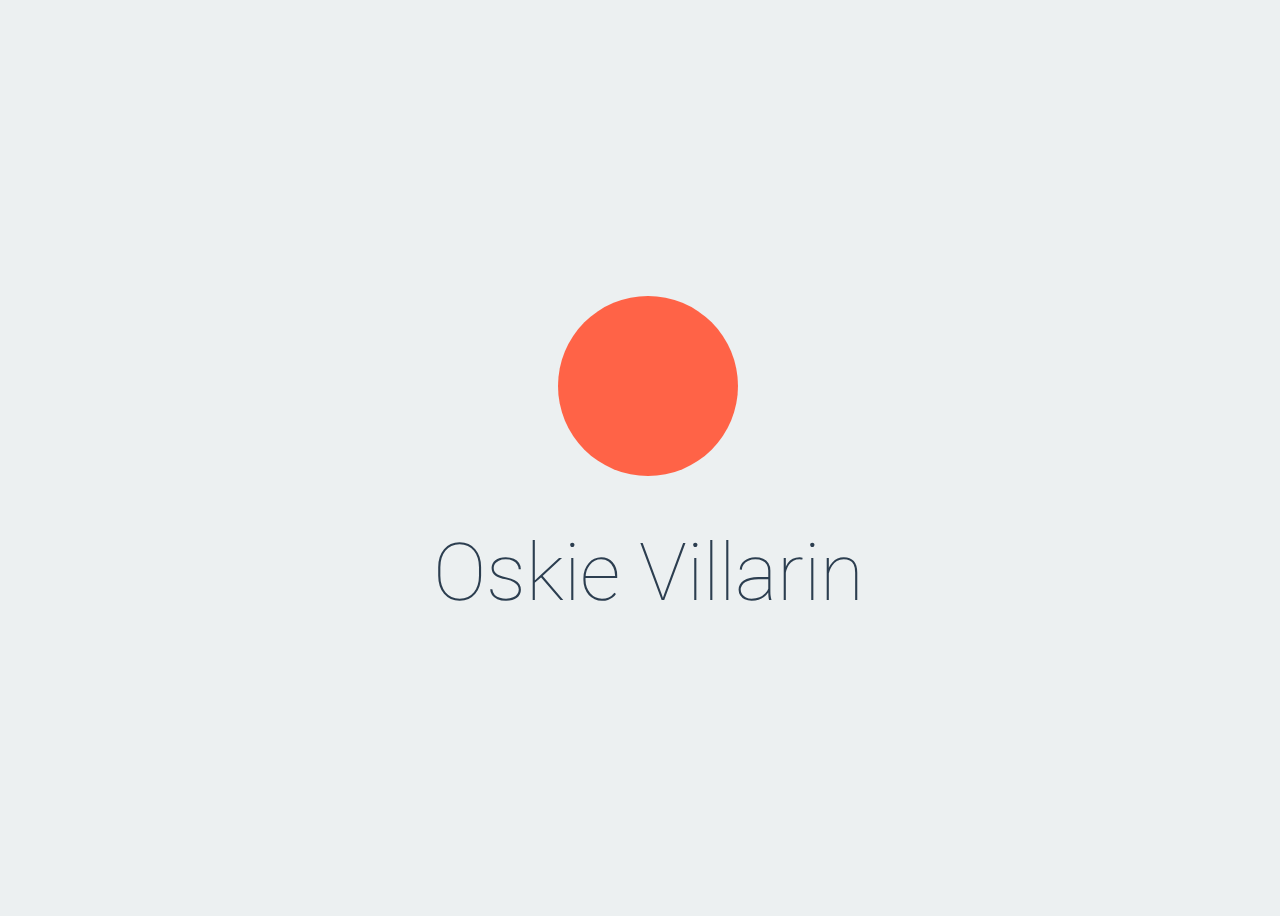
==== index.html @ 4d6a0f46 "minor change" ====
<!DOCTYPE html>
<html lang="en">
    <head>
        <meta charset="utf-8">
        <meta http-equiv="X-UA-Compatible" content="IE=edge">
        <meta name="viewport" content="width=device-width, initial-scale=1">
        <title>Oskie's Dev</title>

        <link href="https://fonts.googleapis.com/css?family=Roboto:100,300,400" rel="stylesheet">

    </head>
    <style media="screen">
        body {
            font-family: "Roboto", sans-serif;
            font-weight: 100;
            color: #2c3e50;
            background-color: #ecf0f1;
        }
        .box {
            display: flex;
            align-items: center;
            justify-content: center;
            width: 100vw;
            height: 100vh;
        }
        .box-inner {
            display: flex;
            align-items: center;
            justify-content: center;
            flex-direction: column;
        }
        p {
            font-weight: 100;
            font-size: 80px;
            margin: 0;
            margin-top: 50px;
        }
        .circle {
            width: 180px;
            height: 180px;
            border-radius: 50%;
            background: tomato;
            overflow: hidden;
        }
        .circle img {
            max-width: 100%;
        }
    </style>
    <body class="index home">
        <div class="box">
            <div class="box-inner">
                <div class="circle">
                    <img src="https://scontent.fceb2-2.fna.fbcdn.net/v/t1.0-9/1934603_1331475570212074_1804331937752183760_n.jpg?oh=f81b12958fcdf5037678d84ee211c095&oe=59CB8F8A" alt="">
                </div>
                <p>Oskie Villarin</p>
            </div>
        </div>

        <script src="assets/js/jquery-3.2.0.min.js"></script>
        <script src="assets/js/bxslider.min.js"></script>
        <script src="assets/js/scripts.js"></script>
    </body>
</html>
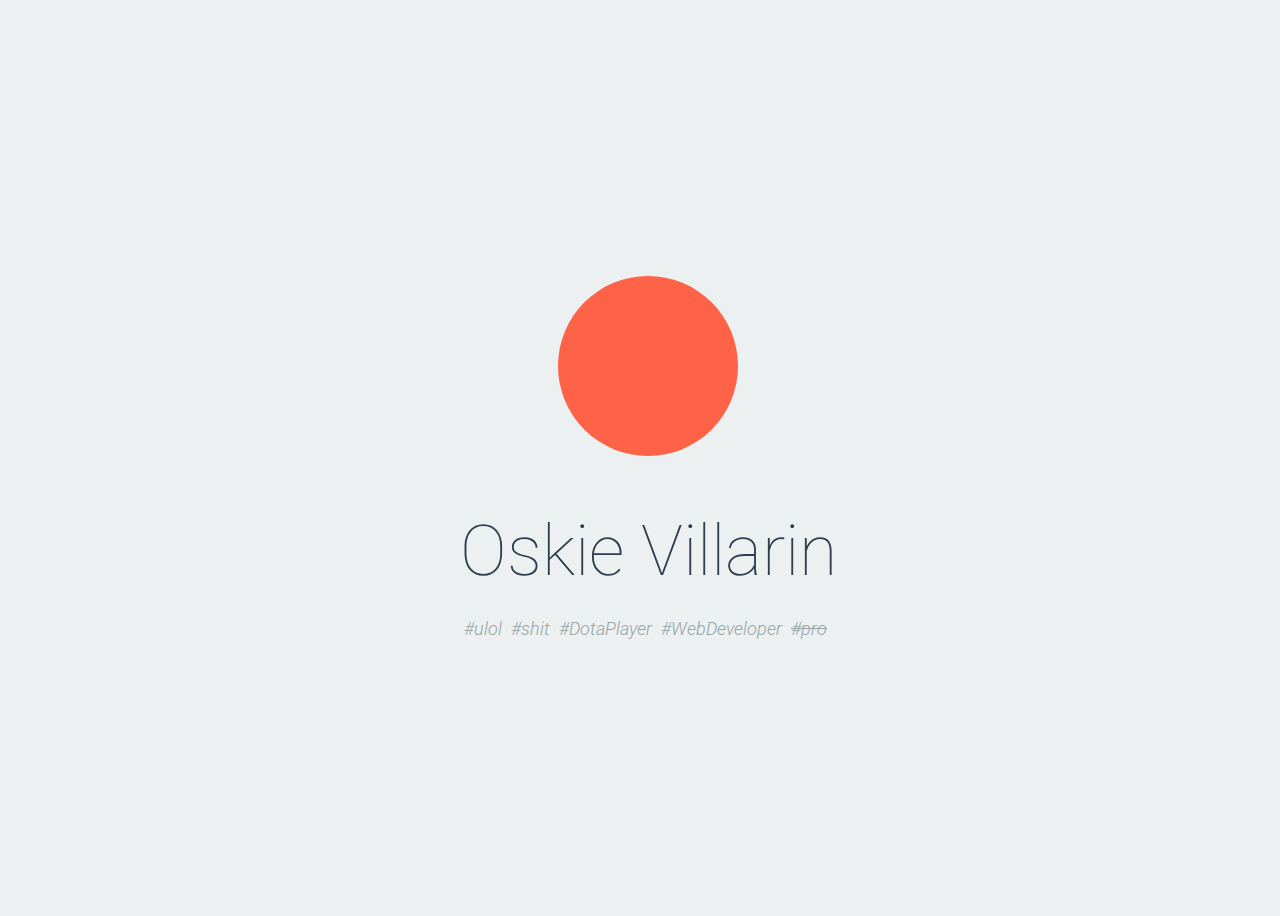
==== commit 49a2da61: "major update" ====
--- a/index.html
+++ b/index.html
@@ -15,6 +15,8 @@
             font-weight: 100;
             color: #2c3e50;
             background-color: #ecf0f1;
+            overflow: hidden;
+            line-height: 1.3;
         }
         .box {
             display: flex;
@@ -29,11 +31,14 @@
             justify-content: center;
             flex-direction: column;
         }
+        .name {
+            margin-top: 30px;
+        }
         p {
             font-weight: 100;
-            font-size: 80px;
+            font-size: 70px;
             margin: 0;
-            margin-top: 50px;
+            margin-top: 20px;
         }
         .circle {
             width: 180px;
@@ -45,6 +50,17 @@
         .circle img {
             max-width: 100%;
         }
+        .hashtag p {
+            display: inline-block;
+            font-style: italic;
+            font-size: 18px;
+            color: #95A5A6;
+            font-weight: 300;
+            margin-right: 5px;
+        }
+        .hashtag p > span {
+            text-decoration: line-through;
+        }
     </style>
     <body class="index home">
         <div class="box">
@@ -52,7 +68,16 @@
                 <div class="circle">
                     <img src="https://scontent.fceb2-2.fna.fbcdn.net/v/t1.0-9/1934603_1331475570212074_1804331937752183760_n.jpg?oh=f81b12958fcdf5037678d84ee211c095&oe=59CB8F8A" alt="">
                 </div>
-                <p>Oskie Villarin</p>
+                <div class="name">
+                    <p>Oskie Villarin</p>
+                </div>
+                <div class="hashtag">
+                    <p>#ulol</p>
+                    <p>#shit</p>
+                    <p>#DotaPlayer</p>
+                    <p>#WebDeveloper</p>
+                    <p><span>#pro</span></p>
+                </div>
             </div>
         </div>
 
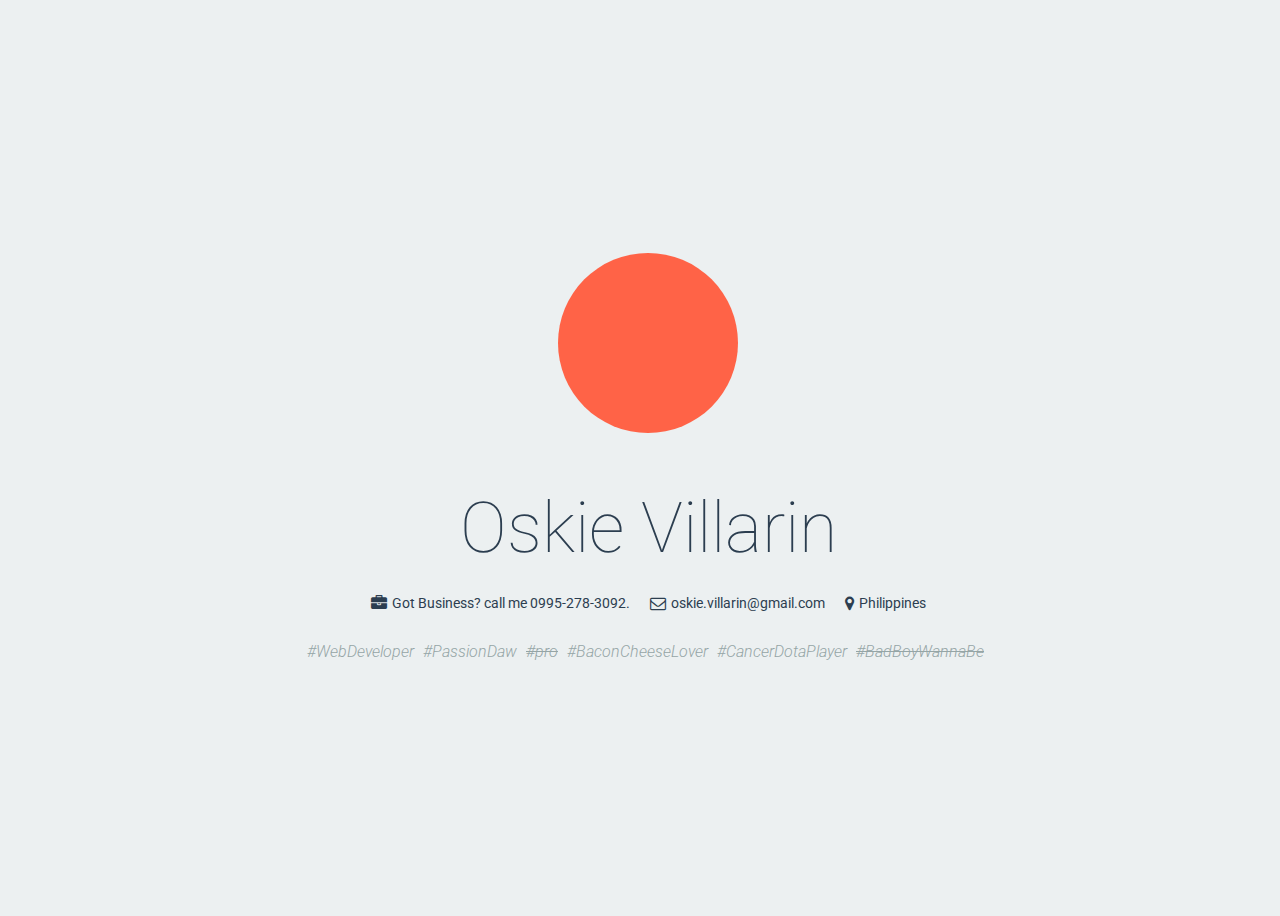
==== commit 95b48c9d: "update" ====
--- a/index.html
+++ b/index.html
@@ -7,6 +7,7 @@
         <title>Oskie's Dev</title>
 
         <link href="https://fonts.googleapis.com/css?family=Roboto:100,300,400" rel="stylesheet">
+        <link rel="stylesheet" href="https://maxcdn.bootstrapcdn.com/font-awesome/4.7.0/css/font-awesome.min.css">
 
     </head>
     <style media="screen">
@@ -36,7 +37,12 @@
         }
         p {
             font-weight: 100;
+            font-size: 18px;
+            margin: 0;
+        }
+        h1 {
             font-size: 70px;
+            font-weight: 100;
             margin: 0;
             margin-top: 20px;
         }
@@ -50,10 +56,29 @@
         .circle img {
             max-width: 100%;
         }
+        .contact {
+            display: flex;
+            margin: 20px 0;
+        }
+        .contact-item {
+            display: flex;
+            align-items: center;
+            margin: 0 10px;
+        }
+        .contact-item p {
+            font-size: 14px;
+            font-weight: 400;
+        }
+        .contact-item i {
+            margin-right: 5px;
+        }
+        .hashtag {
+            margin-top: 10px;
+        }
         .hashtag p {
             display: inline-block;
             font-style: italic;
-            font-size: 18px;
+            font-size: 16px;
             color: #95A5A6;
             font-weight: 300;
             margin-right: 5px;
@@ -69,15 +94,31 @@
                     <img src="https://scontent.fceb2-2.fna.fbcdn.net/v/t1.0-9/1934603_1331475570212074_1804331937752183760_n.jpg?oh=f81b12958fcdf5037678d84ee211c095&oe=59CB8F8A" alt="">
                 </div>
                 <div class="name">
-                    <p>Oskie Villarin</p>
+                    <h1>Oskie Villarin</h1>
+                </div>
+                <div class="contact">
+                    <div class="contact-item">
+                        <i class="fa fa-briefcase" aria-hidden="true"></i>
+                        <p>Got Business? call me 0995-278-3092.</p>
+                    </div>
+                    <div class="contact-item">
+                        <i class="fa fa-envelope-o" aria-hidden="true"></i>
+                        <p>oskie.villarin@gmail.com</p>
+                    </div>
+                    <div class="contact-item">
+                        <i class="fa fa-map-marker" aria-hidden="true"></i>
+                        <p>Philippines</p>
+                    </div>
                 </div>
                 <div class="hashtag">
-                    <p>#ulol</p>
-                    <p>#shit</p>
-                    <p>#DotaPlayer</p>
                     <p>#WebDeveloper</p>
+                    <p>#PassionDaw</p>
                     <p><span>#pro</span></p>
+                    <p>#BaconCheeseLover</p>
+                    <p>#CancerDotaPlayer</p>
+                    <p><span>#BadBoyWannaBe</span></p>
                 </div>
+
             </div>
         </div>
 
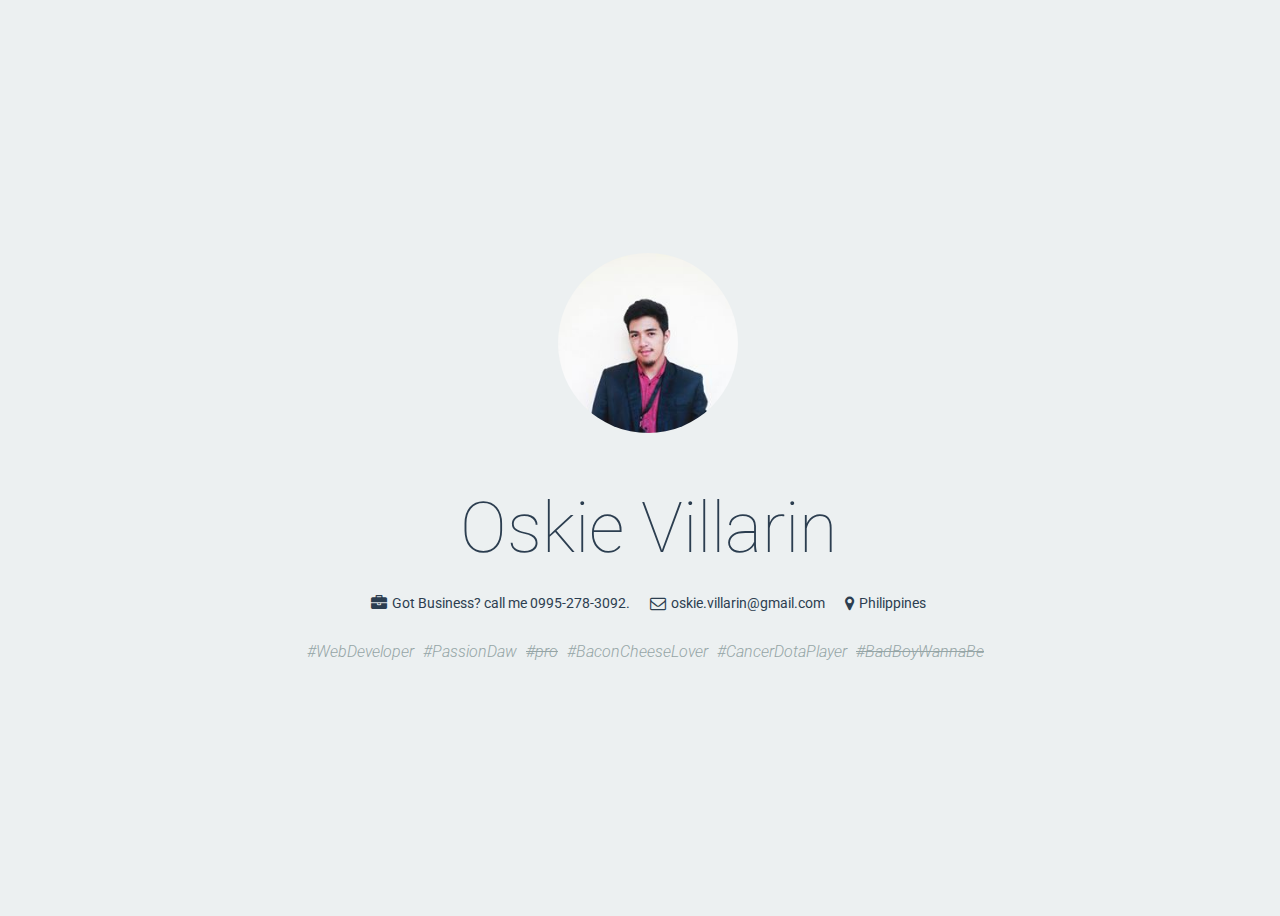
==== commit 1a662c79: "minor update" ====
--- a/index.html
+++ b/index.html
@@ -91,7 +91,7 @@
         <div class="box">
             <div class="box-inner">
                 <div class="circle">
-                    <img src="https://scontent.fceb2-2.fna.fbcdn.net/v/t1.0-9/1934603_1331475570212074_1804331937752183760_n.jpg?oh=f81b12958fcdf5037678d84ee211c095&oe=59CB8F8A" alt="">
+                    <img src="https://oskiedev.github.io/assets/images/shiity.jpg" alt="">
                 </div>
                 <div class="name">
                     <h1>Oskie Villarin</h1>
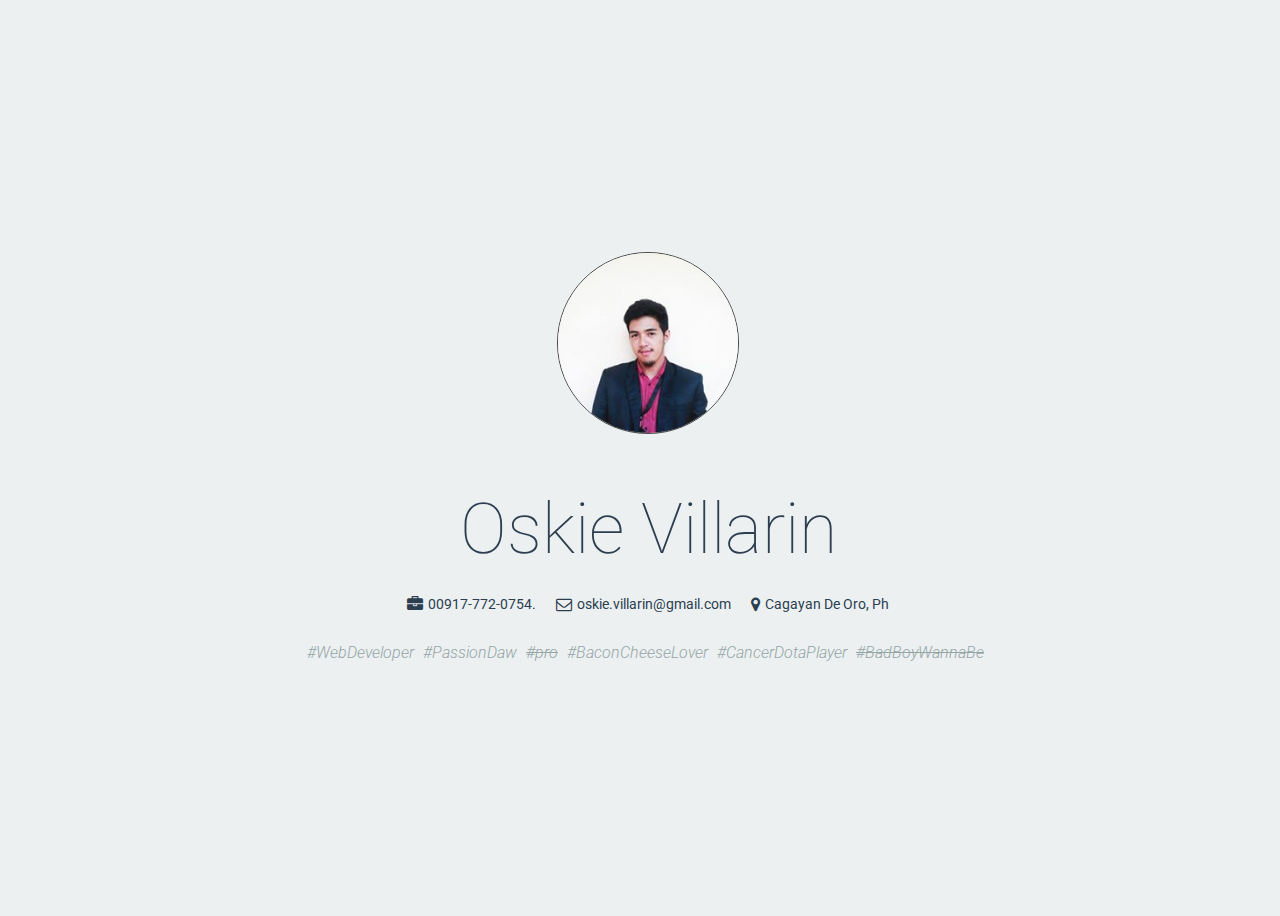
==== commit 59ceb0db: "minor update agian" ====
--- a/index.html
+++ b/index.html
@@ -50,8 +50,8 @@
             width: 180px;
             height: 180px;
             border-radius: 50%;
-            background: tomato;
             overflow: hidden;
+            border: thin solid #444;
         }
         .circle img {
             max-width: 100%;
@@ -99,7 +99,7 @@
                 <div class="contact">
                     <div class="contact-item">
                         <i class="fa fa-briefcase" aria-hidden="true"></i>
-                        <p>Got Business? call me 0995-278-3092.</p>
+                        <p>00917-772-0754.</p>
                     </div>
                     <div class="contact-item">
                         <i class="fa fa-envelope-o" aria-hidden="true"></i>
@@ -107,7 +107,7 @@
                     </div>
                     <div class="contact-item">
                         <i class="fa fa-map-marker" aria-hidden="true"></i>
-                        <p>Philippines</p>
+                        <p>Cagayan De Oro, Ph</p>
                     </div>
                 </div>
                 <div class="hashtag">
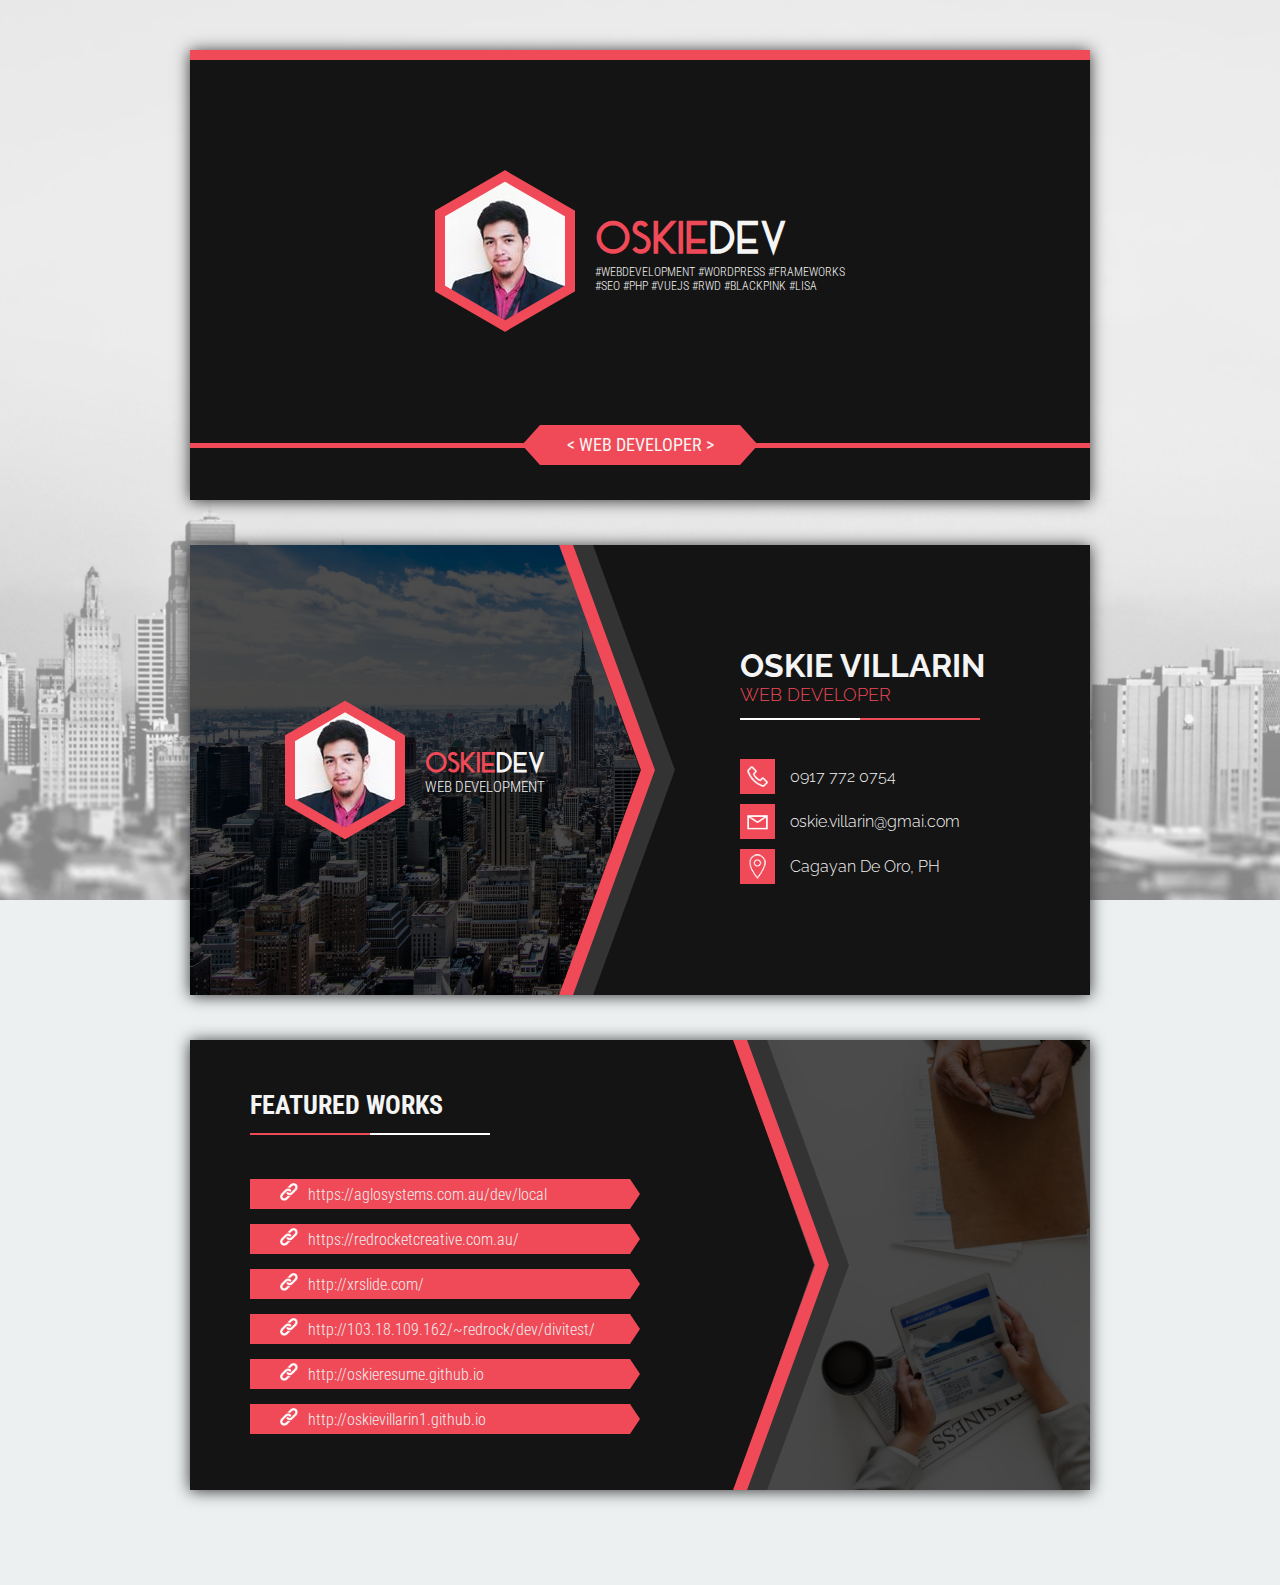
==== commit d57d0ec1: "change to index" ====
--- a/index.html
+++ b/index.html
@@ -4,126 +4,152 @@
         <meta charset="utf-8">
         <meta http-equiv="X-UA-Compatible" content="IE=edge">
         <meta name="viewport" content="width=device-width, initial-scale=1">
-        <title>Oskie's Dev</title>
-
-        <link href="https://fonts.googleapis.com/css?family=Roboto:100,300,400" rel="stylesheet">
-        <link rel="stylesheet" href="https://maxcdn.bootstrapcdn.com/font-awesome/4.7.0/css/font-awesome.min.css">
-
+        <title>OSKING DEV</title>
+        <link href="https://fonts.googleapis.com/css?family=Roboto+Condensed:300,400,700" rel="stylesheet">
+        <link href="https://fonts.googleapis.com/css?family=Raleway:300,400,700|Anton|Roboto+Slab:300" rel="stylesheet">
+        <link rel="stylesheet" href="css/styles.css">
     </head>
-    <style media="screen">
-        body {
-            font-family: "Roboto", sans-serif;
-            font-weight: 100;
-            color: #2c3e50;
-            background-color: #ecf0f1;
-            overflow: hidden;
-            line-height: 1.3;
-        }
-        .box {
-            display: flex;
-            align-items: center;
-            justify-content: center;
-            width: 100vw;
-            height: 100vh;
-        }
-        .box-inner {
-            display: flex;
-            align-items: center;
-            justify-content: center;
-            flex-direction: column;
-        }
-        .name {
-            margin-top: 30px;
-        }
-        p {
-            font-weight: 100;
-            font-size: 18px;
-            margin: 0;
-        }
-        h1 {
-            font-size: 70px;
-            font-weight: 100;
-            margin: 0;
-            margin-top: 20px;
-        }
-        .circle {
-            width: 180px;
-            height: 180px;
-            border-radius: 50%;
-            overflow: hidden;
-            border: thin solid #444;
-        }
-        .circle img {
-            max-width: 100%;
-        }
-        .contact {
-            display: flex;
-            margin: 20px 0;
-        }
-        .contact-item {
-            display: flex;
-            align-items: center;
-            margin: 0 10px;
-        }
-        .contact-item p {
-            font-size: 14px;
-            font-weight: 400;
-        }
-        .contact-item i {
-            margin-right: 5px;
-        }
-        .hashtag {
-            margin-top: 10px;
-        }
-        .hashtag p {
-            display: inline-block;
-            font-style: italic;
-            font-size: 16px;
-            color: #95A5A6;
-            font-weight: 300;
-            margin-right: 5px;
-        }
-        .hashtag p > span {
-            text-decoration: line-through;
-        }
-    </style>
-    <body class="index home">
-        <div class="box">
-            <div class="box-inner">
-                <div class="circle">
-                    <img src="https://oskiedev.github.io/assets/images/shiity.jpg" alt="">
-                </div>
-                <div class="name">
-                    <h1>Oskie Villarin</h1>
-                </div>
-                <div class="contact">
-                    <div class="contact-item">
-                        <i class="fa fa-briefcase" aria-hidden="true"></i>
-                        <p>00917-772-0754.</p>
+    <body>
+        <!-- main content wrap -->
+        <div class="main">
+            <section class="card card1">
+                <div class="cover">
+                    <div class="grid">
+                        <div class="logo">
+                            <div class="hexagon big">
+                                <div class="hex1">
+                                    <div class="hex2" style="background: #F04A58;"></div>
+                                </div>
+                            </div>
+                            <div class="hexagon abs">
+                                <div class="hex1">
+                                    <div class="hex2" style="background: url('images/shiity.jpg') center no-repeat"></div>
+                                </div>
+                            </div>
+                        </div>
+                        <div class="info">
+                            <h1><span class="theme-color">OSKIE</span>DEV</h1>
+                            <p>#WEBDEVELOPMENT #WORDPRESS #FRAMEWORKS</p>
+                            <p>#SEO #PHP #VUEJS #RWD #BLACKPINK #LISA</p>
+                        </div>
                     </div>
-                    <div class="contact-item">
-                        <i class="fa fa-envelope-o" aria-hidden="true"></i>
-                        <p>oskie.villarin@gmail.com</p>
-                    </div>
-                    <div class="contact-item">
-                        <i class="fa fa-map-marker" aria-hidden="true"></i>
-                        <p>Cagayan De Oro, Ph</p>
+                    <div class="cover-quote">
+                        <div class="shape">
+                            < WEB DEVELOPER >
+                        </div>
                     </div>
                 </div>
-                <div class="hashtag">
-                    <p>#WebDeveloper</p>
-                    <p>#PassionDaw</p>
-                    <p><span>#pro</span></p>
-                    <p>#BaconCheeseLover</p>
-                    <p>#CancerDotaPlayer</p>
-                    <p><span>#BadBoyWannaBe</span></p>
+            </section>
+
+            <section class="card card2">
+                <div class="grid">
+                    <div class="grid-a">
+                        <div class="cover">
+                            <div class="logo small">
+                                <div class="hexagon big">
+                                    <div class="hex1">
+                                        <div class="hex2" style="background: #F04A58;"></div>
+                                    </div>
+                                </div>
+                                <div class="hexagon abs">
+                                    <div class="hex1">
+                                        <div class="hex2" style="background: url('images/shiity.jpg') center no-repeat"></div>
+                                    </div>
+                                </div>
+                            </div>
+                            <div class="info">
+                                <h1><span class="theme-color">OSKIE</span>DEV</h1>
+                                <p>WEB DEVELOPMENT</p>
+                            </div>
+                        </div>
+                        <span class="chevron"></span>
+                        <span class="chevron c1"></span>
+                    </div>
+                    <div class="grid-b">
+                        <div class="personal-info">
+                            <span class="name">OSKIE VILLARIN</span>
+                            <span class="title theme-color">WEB DEVELOPER</span>
+                            <hr><hr class="theme-bg">
+                            <ul>
+                                <li>
+                                    <div class="icon">
+                                        <img src="images/phone.png" alt="">
+                                    </div>
+                                    <span class="phone">0917 772 0754</span>
+                                </li>
+                                <li>
+                                    <div class="icon">
+                                        <img src="images/email.png" alt="">
+                                    </div>
+                                    <span class="email">oskie.villarin@gmai.com</span>
+                                </li>
+                                <li>
+                                    <div class="icon">
+                                        <img src="images/map.png" alt="">
+                                    </div>
+                                    <span class="address">Cagayan De Oro, PH</span>
+                                </li>
+                            </ul>
+                        </div>
+                    </div>
                 </div>
+            </section>
 
-            </div>
+            <section class="card card3">
+                <div class="grid">
+                    <div class="grid-a">
+                        <div class="portfolio">
+                            <h3>FEATURED WORKS</h3>
+                            <hr class="theme-bg"><hr>
+                            <ul>
+                                <li>
+                                    <div class="icon">
+                                        <img src="images/link.png" alt="">
+                                    </div>
+                                    <a href="https://aglosystems.com.au/dev/local" target="_blank">https://aglosystems.com.au/dev/local</a>
+                                </li>
+                                <li>
+                                    <div class="icon">
+                                        <img src="images/link.png" alt="">
+                                    </div>
+                                    <a href="https://redrocketcreative.com.au/" target="_blank">https://redrocketcreative.com.au/</a>
+                                </li>
+                                <li>
+                                    <div class="icon">
+                                        <img src="images/link.png" alt="">
+                                    </div>
+                                    <a href="http://xrslide.com/" target="_blank">http://xrslide.com/</a>
+                                </li>
+                                <li>
+                                    <div class="icon">
+                                        <img src="images/link.png" alt="">
+                                    </div>
+                                    <a href="http://103.18.109.162/~redrock/dev/divitest/" target="_blank">http://103.18.109.162/~redrock/dev/divitest/</a>
+                                </li>
+                                <li>
+                                    <div class="icon">
+                                        <img src="images/link.png" alt="">
+                                    </div>
+                                    <a href="http://oskieresume.github.io" target="_blank">http://oskieresume.github.io</a>
+                                </li>
+                                <li>
+                                    <div class="icon">
+                                        <img src="images/link.png" alt="">
+                                    </div>
+                                    <a href="http://oskievillarin1.github.io" target="_blank">http://oskievillarin1.github.io</a>
+                                </li>
+
+                            </ul>
+                        </div>
+                        <span class="chevron"></span>
+                        <span class="chevron c1"></span>
+                    </div>
+                    <div class="grid-b">
+
+                    </div>
+                </div>
+            </section>
         </div>
 
-        <script src="assets/js/jquery-3.2.0.min.js"></script>
-        <script src="assets/js/bxslider.min.js"></script>
-        <script src="assets/js/scripts.js"></script>
     </body>
 </html>
--- a/css/styles.css
+++ b/css/styles.css
@@ -0,0 +1,413 @@
+@font-face {
+    font-family: aceSans;
+    src: url(../fonts/AceSans.otf);
+}
+
+body {
+    margin: 0;
+}
+
+h1,h2,h3,h4,p {
+    margin: 0;
+}
+
+ul {
+    list-style: none;
+    padding: 0;
+    margin: 0;
+}
+
+img {
+    width: 100%;
+    height: auto;
+}
+
+.main {
+    display: flex;
+    justify-content: center;
+    align-items: center;
+    flex-direction: column;
+    padding: 50px 0;
+    background-color: #ecf0f1;
+    background-image: url('../images/background-blur.jpg');
+    background-position: center center;
+    background-repeat: no-repeat;
+    background-size: cover;
+    background-attachment: fixed;
+    font-family: 'Roboto Condensed', sans-serif;
+    color: #F4F4F4;
+    font-size: 16px;
+    font-weight: 300;
+}
+
+.main section.card {
+    width: 900px;
+    height: 450px;
+    background: #141414;
+    box-shadow: 0px 1px 15px #333;
+    margin-bottom: 45px;
+}
+
+.cover {
+    z-index: 99;
+}
+
+.card1 .cover {
+    width: 100%;
+    height: 100%;
+    border-top: 10px solid #F04A58;
+}
+.cover .grid {
+    display: flex;
+    justify-content: center;
+    align-items: center;
+    width: 100%;
+    height: 85%;
+    border-bottom: 5px solid #F04A58;
+}
+.logo {
+    position: relative;
+    margin-right: 20px;
+    z-index: 99;
+}
+.info h1 {
+    font-family: 'aceSans', sans-serif;
+}
+.card1 .info h1 {
+    font-size: 45px;
+    margin-bottom: 3px;
+}
+.cover .info p {
+    font-size: 12px;
+    font-weight: 300;
+}
+
+.hexagon {
+  -moz-transform: rotate(120deg);
+  -ms-transform: rotate(120deg);
+  -webkit-transform: rotate(120deg);
+  transform: rotate(120deg);
+  cursor: pointer;
+  height: 200px;
+  overflow: hidden;
+  visibility: hidden;
+  width: 120px;
+}
+.hex1 {
+  -moz-transform: rotate(-60deg);
+  -ms-transform: rotate(-60deg);
+  -webkit-transform: rotate(-60deg);
+  transform: rotate(-60deg);
+  height: 100%;
+  overflow: hidden;
+  width: 100%;
+}
+.hex2 {
+  -moz-transform: rotate(-60deg);
+  -ms-transform: rotate(-60deg);
+  -webkit-transform: rotate(-60deg);
+  transform: rotate(-60deg);
+  height: 100%;
+  position: relative;
+  visibility: visible;
+  width: 100%;
+}
+.hexagon.abs {
+    position: absolute;
+    top: 10px;
+    left: 10px;
+}
+.hexagon.big {
+    height: 220px;
+    width: 140px;
+}
+.small .hexagon {
+    height: 180px;
+    width: 100px;
+}
+.small .hexagon.big {
+    height: 200px;
+    width: 120px;
+}
+
+
+.chevron {
+  position: absolute;
+  top: 0;
+  right: 0;
+  display: inline-block;
+  width: 40px;
+  height: 450px;
+  z-index: 3;
+}
+.chevron.c1 {
+  width: 26px;
+}
+.chevron:before,
+.chevron:after {
+  content: "";
+  position: absolute;
+  width: 20px;
+  height: 225px;
+  left: 0;
+  background: #F04A58;
+}
+.chevron.c1:before,
+.chevron.c1:after {
+    background: #333;
+}
+.chevron:before {
+  top: 0;
+  -webkit-transform: skew(20deg, 0deg);
+}
+.chevron:after {
+  bottom: 0;
+  -webkit-transform: skew(-20deg, 0deg);
+}
+
+
+.cover-quote {
+    position: relative;
+    top: -23px;
+}
+.shape {
+  display: flex;
+  justify-content: center;
+  align-items: center;
+  position: relative;
+  background: #F04A58;
+  width: 200px;
+  height: 40px;
+  margin: auto;
+  font-weight: 400;
+  font-size: 18px;
+}
+.shape:before {
+  content: '';
+  position: absolute;
+  top: 0;
+  left: -18px;
+  display: inline-block;
+  width: 0;
+  height: 0;
+  border-top: 20px solid transparent;
+  border-bottom: 20px solid transparent;
+  border-right: 1em solid #F04A58;
+}
+.shape:after {
+  content: '';
+  position: absolute;
+  top: 0;
+  right: -18px;
+  display: inline-block;
+  width: 0;
+  height: 0;
+  border-top: 20px solid transparent;
+  border-bottom: 20px solid transparent;
+  border-left: 1em solid #F04A58;
+}
+
+/* ------ CARD 2 ------ */
+.card2 .grid {
+    display: flex;
+    height: 100%;
+}
+.card2 .grid-a {
+    display: flex;
+    justify-content: center;
+    align-items: center;
+    position: relative;
+    width: 50%;
+    height: 100%;
+    background-image: url('../images/city.jpeg');
+    background-size: cover;
+    background-repeat: no-repeat;
+}
+.card2 .grid-a:before {
+    content: '';
+    display: block;
+    position: absolute;
+    left: 0;
+    width: 100%;
+    height: 100%;
+    background: rgba(0,0,0,.7);
+    z-index: 1;
+}
+.card2 .grid-a:after {
+    content: '';
+    position: absolute;
+    top: 0;
+    right: 0;
+    width: 0;
+    height: 0;
+    border-top: 225px solid #141414;
+    border-bottom: 225px solid #141414;
+    border-left: 80px solid transparent;
+    z-index: 2;
+}
+.card2 .cover {
+    display: flex;
+    align-items: center;
+}
+.card2 .info h1 {
+    font-size: 28px;
+}
+.card2 .info p {
+    font-size: 15px;
+}
+.card2 .grid-b {
+    display: flex;
+    align-items: center;
+    justify-content: center;
+    width: 50%;
+}
+.personal-info {
+    width: 250px;
+    font-family: 'Raleway', sans-serif;
+    font-size: 16px;
+}
+.personal-info span {
+    display: block;
+}
+.personal-info span.name {
+    font-size: 32px;
+    font-weight: 700;
+}
+.personal-info span.title {
+    font-size: 18px;
+}
+hr {
+    position: relative;
+    display: inline-block;
+    width: 120px;
+    height: 2px;
+    background: #fff;
+    border: 0;
+    margin: 0;
+    margin-top: 10px;
+}
+hr.theme-bg {
+    background: #F04A58;
+}
+.personal-info ul {
+    margin-top: 35px;
+}
+.personal-info ul li {
+    display: flex;
+    align-items: center;
+    margin-bottom: 10px;
+}
+.personal-info .icon {
+    margin-right: 15px;
+    padding: 5px;
+    width: 25px;
+    height: 25px;
+    background: #F04A58;
+}
+
+/* ------ CARD 3 ------ */
+.card3 .grid {
+    display: flex;
+    height: 100%;
+}
+.card3 .grid-a {
+    position: relative;
+    width: 60%;
+    height: 100%;
+    padding: 50px 0 0 60px;
+}
+.card3 .grid-a:after {
+    content: '';
+    position: absolute;
+    top: 0;
+    right: -60px;
+    width: 0;
+    height: 0;
+    border-top: 225px solid transparent;
+    border-bottom: 225px solid transparent;
+    border-left: 80px solid #141414;
+    z-index: 2;
+}
+.card3 .grid-b {
+    position: relative;
+    width: 40%;
+    background-image: url('../images/portfolio.jpg');
+    background-size: cover;
+    background-repeat: no-repeat;
+    background-position: center right;
+}
+.card3 .grid-b:before {
+    content: '';
+    display: block;
+    position: absolute;
+    left: 0;
+    width: 100%;
+    height: 100%;
+    background: rgba(0,0,0,.7);
+    z-index: 1;
+}
+.card3 .chevron {
+    right: -60px;
+}
+.portfolio h3 {
+    font-size: 26px;
+}
+.portfolio ul {
+    padding-top: 40px;
+    padding-left: 30px;
+}
+.portfolio li {
+    position: relative;
+    display: flex;
+    align-items: center;
+    width: 350px;
+    margin-bottom: 15px;
+    z-index: 2;
+    height: 30px;
+    background: #F04A58;
+    transition: all .8s;
+    cursor: pointer;
+}
+.portfolio li:before {
+    content: '';
+    position: absolute;
+    top: 0;
+    left: -30px;
+    width: 370px;
+    height: 30px;
+    background: #F04A58;
+    z-index: -1;
+}
+.portfolio li:after {
+    content: '';
+    position: absolute;
+    top: 0;
+    right: -10px;
+    width: 0;
+    height: 0;
+    border-top: 15px solid transparent;
+    border-bottom: 15px solid transparent;
+    border-left: 10px solid #F04A58;
+    z-index: -1;
+}
+.portfolio .icon {
+    margin-right: 10px;
+}
+.portfolio .icon img {
+    width: 18px;
+}
+.portfolio a {
+    color: #eee;
+    text-decoration: none;
+}
+.portfolio li:hover {
+    width: 400px;
+}
+
+/* theme */
+.theme-color {
+    color: #F04A58;
+}
+.theme-bg {
+    background: #F04A58;
+}
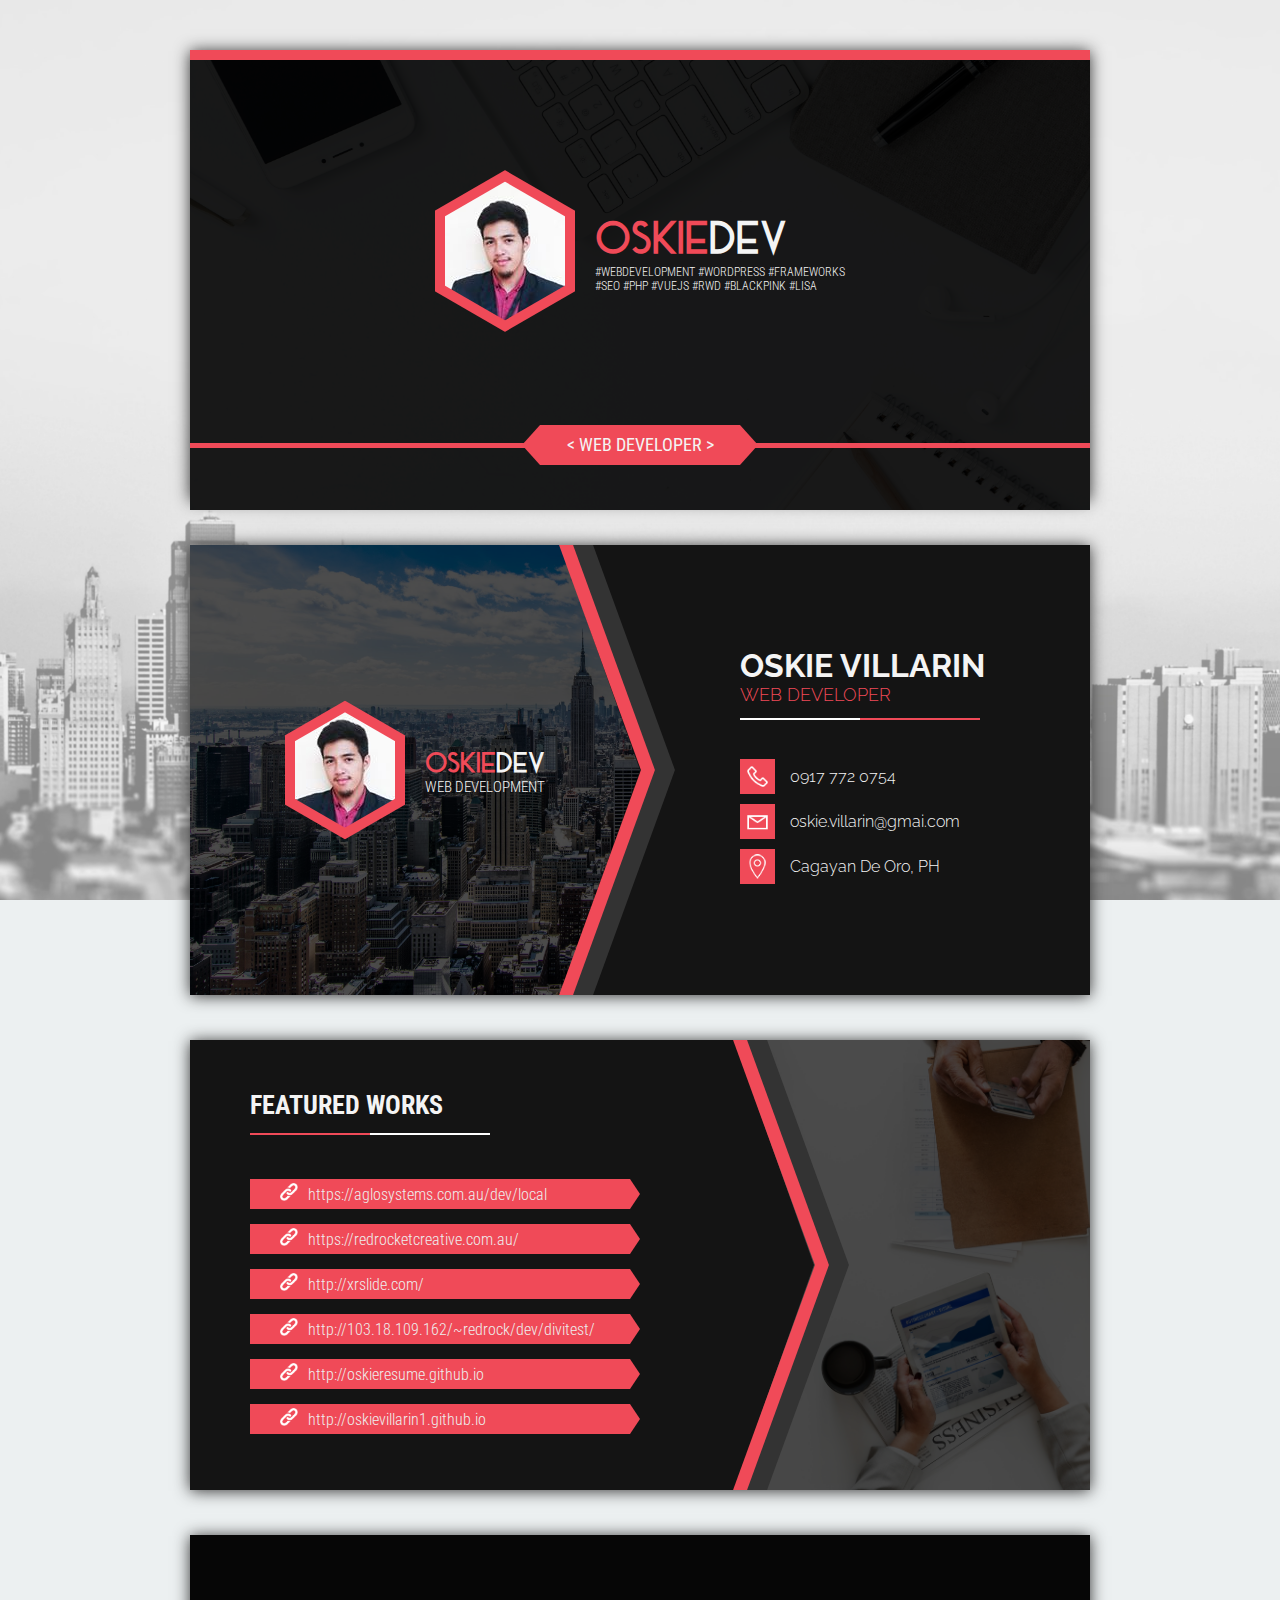
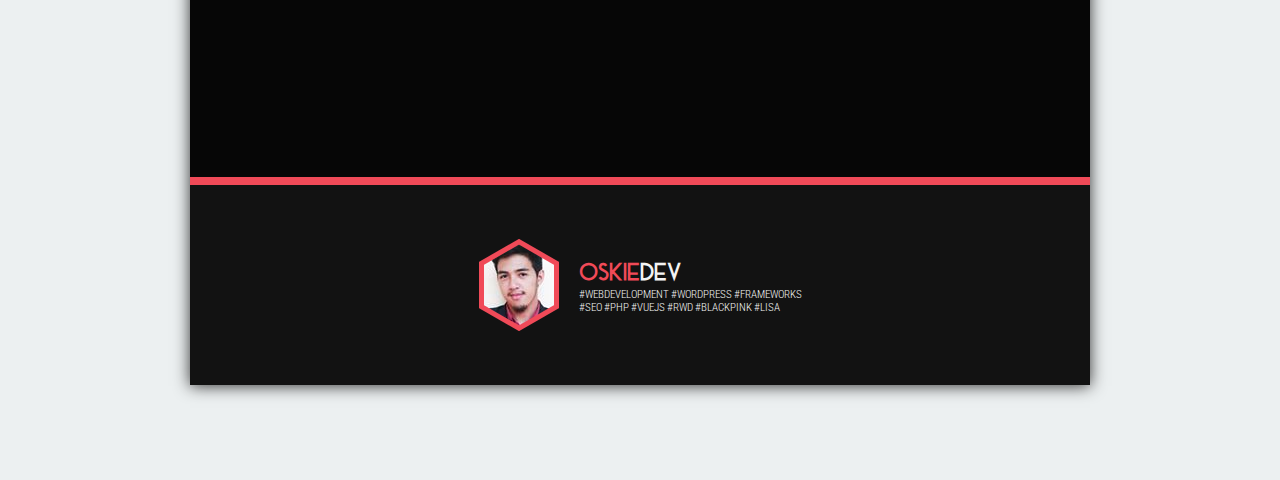
==== commit c879b94f: "new card" ====
--- a/index.html
+++ b/index.html
@@ -149,6 +149,33 @@
                     </div>
                 </div>
             </section>
+
+            <section class="card card4">
+                <div class="wrap">
+                    <div class="footer">
+                        <div class="grid">
+                            <div class="logo">
+                                <div class="hexagon big">
+                                    <div class="hex1">
+                                        <div class="hex2" style="background: #F04A58;"></div>
+                                    </div>
+                                </div>
+                                <div class="hexagon abs">
+                                    <div class="hex1">
+                                        <div class="hex2" style="background: url('images/shiity.jpg') center no-repeat"></div>
+                                    </div>
+                                </div>
+                            </div>
+                            <div class="info">
+                                <h1><span class="theme-color">OSKIE</span>DEV</h1>
+                                <p>#WEBDEVELOPMENT #WORDPRESS #FRAMEWORKS</p>
+                                <p>#SEO #PHP #VUEJS #RWD #BLACKPINK #LISA</p>
+                            </div>
+                        </div>
+                    </div>
+                </div>
+            </section>
+
         </div>
 
     </body>
--- a/css/styles.css
+++ b/css/styles.css
@@ -51,6 +51,25 @@
 .cover {
     z-index: 99;
 }
+.card1 .cover {
+    position: relative;
+    background-image: url('../images/cover.jpg');
+    background-position: center center;
+    background-repeat: no-repeat;
+    background-size: cover;
+    width: 100%;
+    height: 100%;
+}
+.card1 .cover:after {
+    content: '';
+    position: absolute;
+    top: 0;
+    left: 0;
+    width: 100%;
+    height: 100%;
+    z-index: -1;
+    background: rgba(0,0,0,.9);
+}
 
 .card1 .cover {
     width: 100%;
@@ -404,6 +423,65 @@
     width: 400px;
 }
 
+/* ----- CARD 4 ----- */
+.card4 {
+    position: relative;
+}
+.card4 .wrap {
+    position: relative;
+    background-image: url('../images/people.jpg');
+    background-position: center center;
+    background-repeat: no-repeat;
+    background-size: cover;
+    width: 100%;
+    height: 100%;
+}
+.card4 .wrap:after {
+    content: '';
+    position: absolute;
+    top: 0;
+    left: 0;
+    width: 100%;
+    height: 100%;
+    z-index: 1;
+    background: rgba(0,0,0,.7);
+}
+.card4 .footer {
+    display: flex;
+    justify-content: center;
+    position: absolute;
+    left: 0;
+    bottom: 0;
+    width: 100%;
+    background: rgba(20,20,20,.9);
+    height: 200px;
+    z-index: 2;
+    border-top: 8px solid #F04A58;
+}
+.card4 .grid {
+    display: flex;
+    align-items: center;
+}
+.card4 .hexagon {
+    height: 130px;
+    width: 70px;
+}
+.card4 .hexagon.big {
+    height: 140px;
+    width: 80px;
+}
+.card4 .hexagon.abs {
+    top: 5px;
+    left: 5px;
+}
+.card4 .info h1 {
+    font-size: 24px;
+    margin-bottom: 3px;
+}
+.card4 .info p {
+    font-size: 11px;
+}
+
 /* theme */
 .theme-color {
     color: #F04A58;
